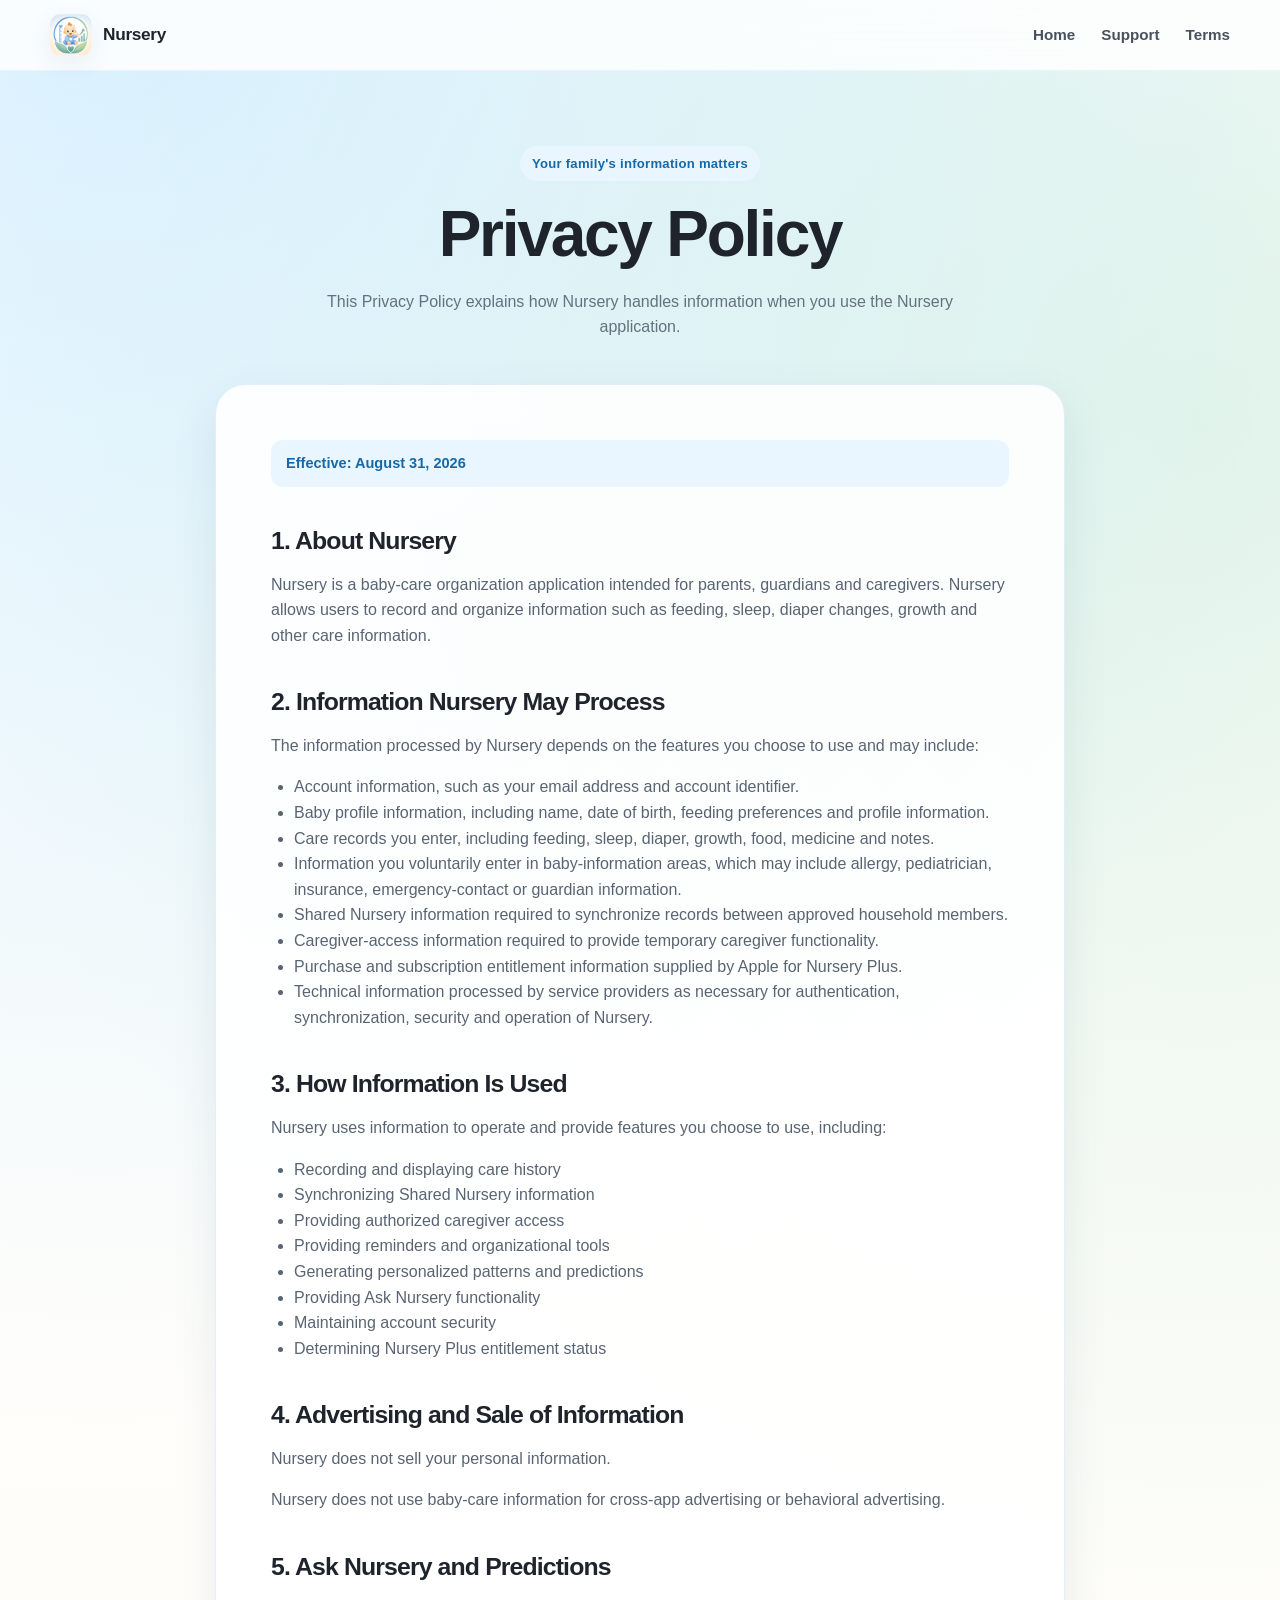
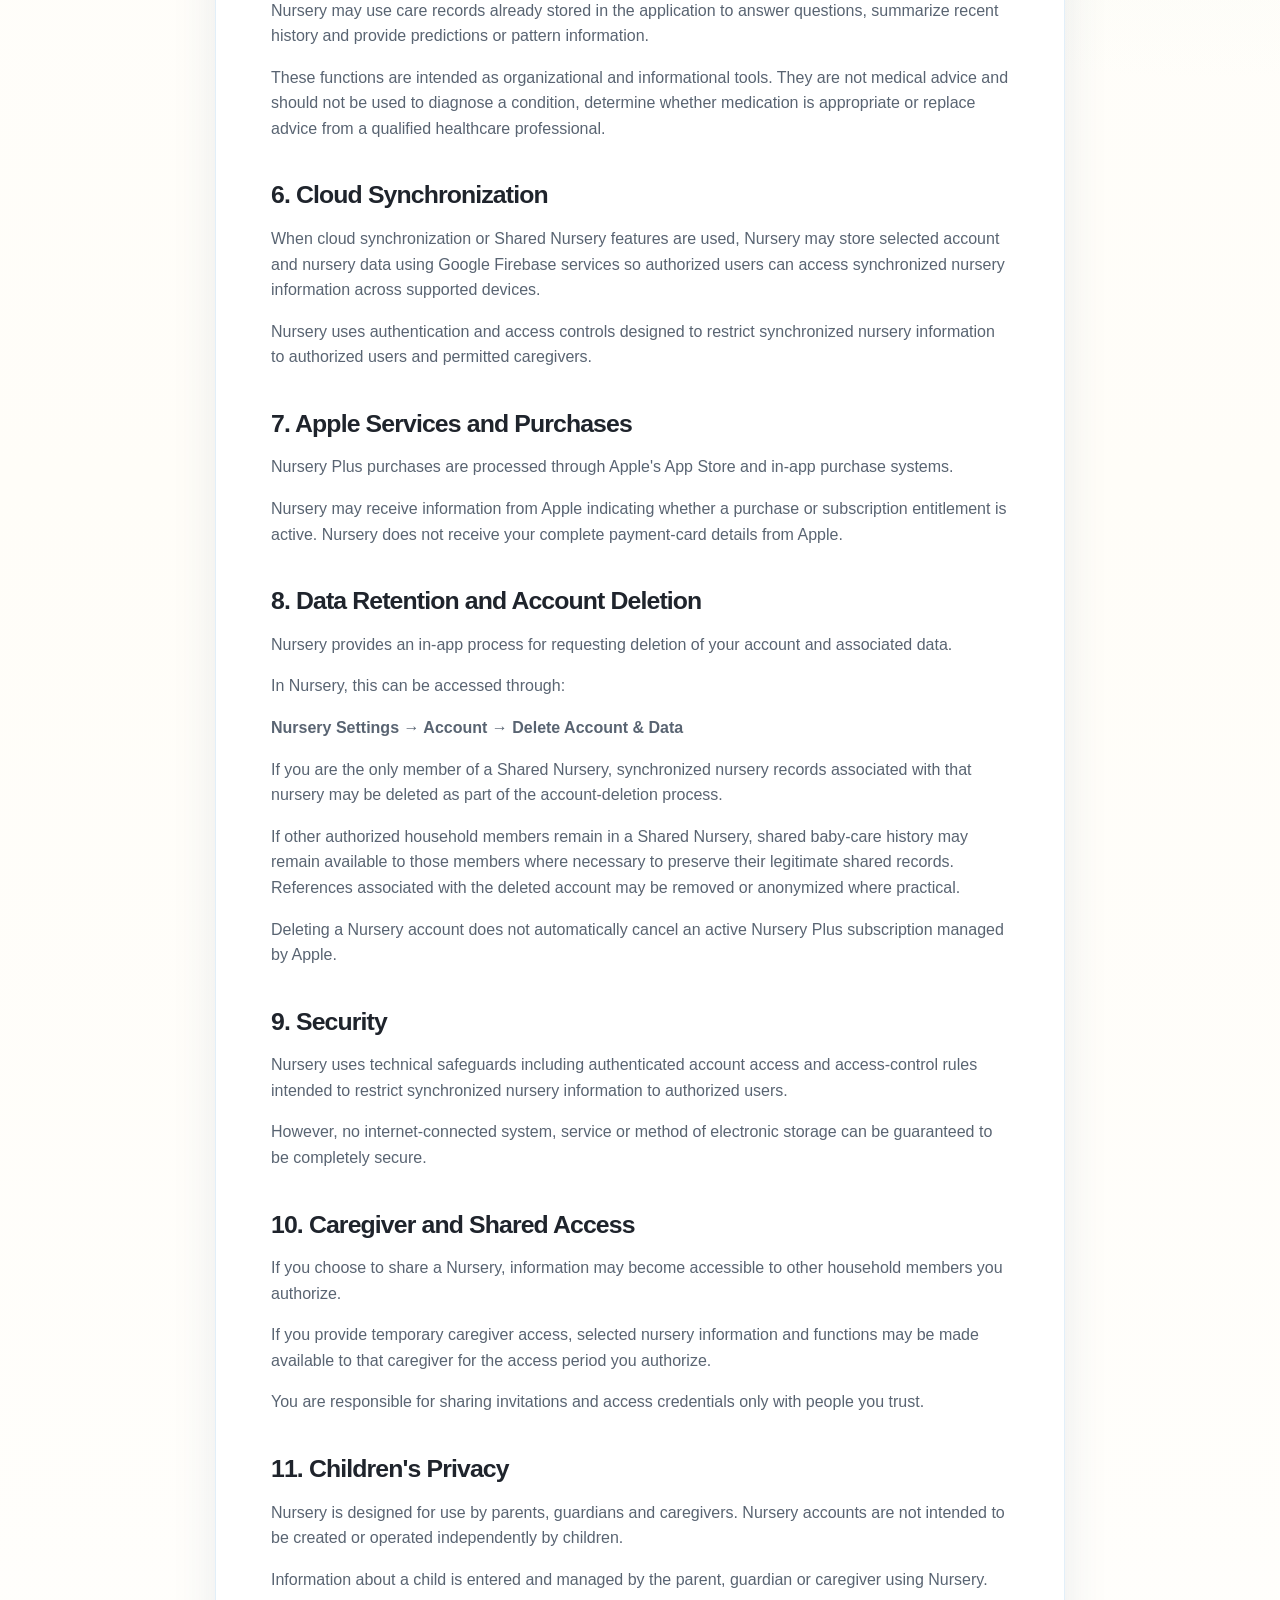
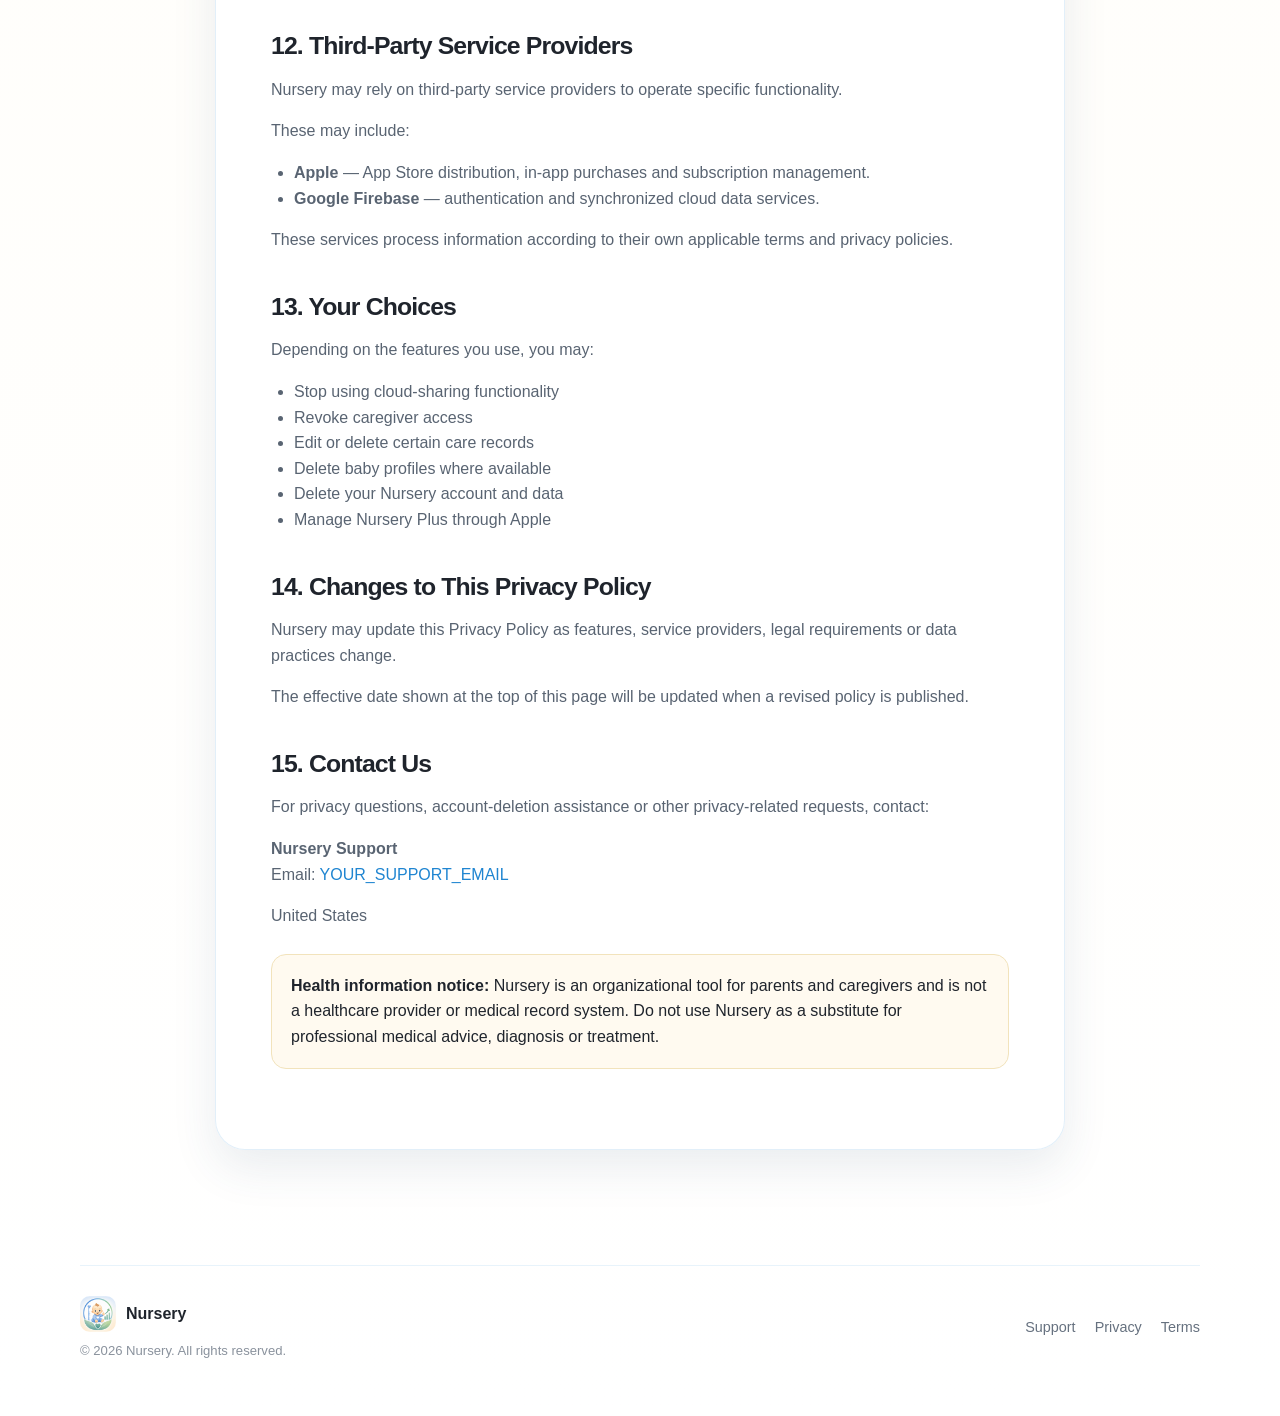
==== privacy.html @ 8bd039c3 "Create privacy.html" ====
<!DOCTYPE html>
<html lang="en">

<head>
    <meta charset="UTF-8">

    <meta
        name="viewport"
        content="width=device-width, initial-scale=1.0"
    >

    <meta
        name="description"
        content="Privacy Policy for the Nursery baby tracking application."
    >

    <title>Nursery Privacy Policy</title>

    <link rel="icon" href="nursery-icon.png">
    <link rel="stylesheet" href="styles.css">
</head>


<body>

    <div class="nav-wrap">

        <nav class="nav">

            <a class="brand" href="index.html">
                <img src="nursery-icon.png" alt="Nursery">
                <span class="brand-name">Nursery</span>
            </a>

            <div class="nav-links">
                <a href="index.html">Home</a>
                <a href="support.html">Support</a>
                <a href="terms.html">Terms</a>
            </div>

        </nav>

    </div>


    <main>

        <section class="page-hero">

            <div class="container">

                <div class="eyebrow">
                    Your family's information matters
                </div>

                <h1>Privacy Policy</h1>

                <p>
                    This Privacy Policy explains how Nursery handles
                    information when you use the Nursery application.
                </p>

            </div>

        </section>


        <div class="container">

            <div class="legal-card">

                <div class="updated">
                    Effective: August 31, 2026
                </div>


                <h2>1. About Nursery</h2>

                <p>
                    Nursery is a baby-care organization application intended
                    for parents, guardians and caregivers. Nursery allows
                    users to record and organize information such as feeding,
                    sleep, diaper changes, growth and other care information.
                </p>


                <h2>2. Information Nursery May Process</h2>

                <p>
                    The information processed by Nursery depends on the
                    features you choose to use and may include:
                </p>

                <ul>
                    <li>
                        Account information, such as your email address and
                        account identifier.
                    </li>

                    <li>
                        Baby profile information, including name, date of birth,
                        feeding preferences and profile information.
                    </li>

                    <li>
                        Care records you enter, including feeding, sleep,
                        diaper, growth, food, medicine and notes.
                    </li>

                    <li>
                        Information you voluntarily enter in baby-information
                        areas, which may include allergy, pediatrician,
                        insurance, emergency-contact or guardian information.
                    </li>

                    <li>
                        Shared Nursery information required to synchronize
                        records between approved household members.
                    </li>

                    <li>
                        Caregiver-access information required to provide
                        temporary caregiver functionality.
                    </li>

                    <li>
                        Purchase and subscription entitlement information
                        supplied by Apple for Nursery Plus.
                    </li>

                    <li>
                        Technical information processed by service providers
                        as necessary for authentication, synchronization,
                        security and operation of Nursery.
                    </li>
                </ul>


                <h2>3. How Information Is Used</h2>

                <p>
                    Nursery uses information to operate and provide features
                    you choose to use, including:
                </p>

                <ul>
                    <li>Recording and displaying care history</li>
                    <li>Synchronizing Shared Nursery information</li>
                    <li>Providing authorized caregiver access</li>
                    <li>Providing reminders and organizational tools</li>
                    <li>Generating personalized patterns and predictions</li>
                    <li>Providing Ask Nursery functionality</li>
                    <li>Maintaining account security</li>
                    <li>Determining Nursery Plus entitlement status</li>
                </ul>


                <h2>4. Advertising and Sale of Information</h2>

                <p>
                    Nursery does not sell your personal information.
                </p>

                <p>
                    Nursery does not use baby-care information for
                    cross-app advertising or behavioral advertising.
                </p>


                <h2>5. Ask Nursery and Predictions</h2>

                <p>
                    Nursery may use care records already stored in the
                    application to answer questions, summarize recent history
                    and provide predictions or pattern information.
                </p>

                <p>
                    These functions are intended as organizational and
                    informational tools. They are not medical advice and
                    should not be used to diagnose a condition, determine
                    whether medication is appropriate or replace advice from
                    a qualified healthcare professional.
                </p>


                <h2>6. Cloud Synchronization</h2>

                <p>
                    When cloud synchronization or Shared Nursery features are
                    used, Nursery may store selected account and nursery data
                    using Google Firebase services so authorized users can
                    access synchronized nursery information across supported
                    devices.
                </p>

                <p>
                    Nursery uses authentication and access controls designed
                    to restrict synchronized nursery information to
                    authorized users and permitted caregivers.
                </p>


                <h2>7. Apple Services and Purchases</h2>

                <p>
                    Nursery Plus purchases are processed through Apple's
                    App Store and in-app purchase systems.
                </p>

                <p>
                    Nursery may receive information from Apple indicating
                    whether a purchase or subscription entitlement is active.
                    Nursery does not receive your complete payment-card
                    details from Apple.
                </p>


                <h2>8. Data Retention and Account Deletion</h2>

                <p>
                    Nursery provides an in-app process for requesting deletion
                    of your account and associated data.
                </p>

                <p>
                    In Nursery, this can be accessed through:
                </p>

                <p>
                    <strong>
                        Nursery Settings → Account → Delete Account & Data
                    </strong>
                </p>

                <p>
                    If you are the only member of a Shared Nursery,
                    synchronized nursery records associated with that nursery
                    may be deleted as part of the account-deletion process.
                </p>

                <p>
                    If other authorized household members remain in a Shared
                    Nursery, shared baby-care history may remain available to
                    those members where necessary to preserve their legitimate
                    shared records. References associated with the deleted
                    account may be removed or anonymized where practical.
                </p>

                <p>
                    Deleting a Nursery account does not automatically cancel
                    an active Nursery Plus subscription managed by Apple.
                </p>


                <h2>9. Security</h2>

                <p>
                    Nursery uses technical safeguards including authenticated
                    account access and access-control rules intended to
                    restrict synchronized nursery information to authorized
                    users.
                </p>

                <p>
                    However, no internet-connected system, service or method
                    of electronic storage can be guaranteed to be completely
                    secure.
                </p>


                <h2>10. Caregiver and Shared Access</h2>

                <p>
                    If you choose to share a Nursery, information may become
                    accessible to other household members you authorize.
                </p>

                <p>
                    If you provide temporary caregiver access, selected
                    nursery information and functions may be made available to
                    that caregiver for the access period you authorize.
                </p>

                <p>
                    You are responsible for sharing invitations and access
                    credentials only with people you trust.
                </p>


                <h2>11. Children's Privacy</h2>

                <p>
                    Nursery is designed for use by parents, guardians and
                    caregivers. Nursery accounts are not intended to be
                    created or operated independently by children.
                </p>

                <p>
                    Information about a child is entered and managed by the
                    parent, guardian or caregiver using Nursery.
                </p>


                <h2>12. Third-Party Service Providers</h2>

                <p>
                    Nursery may rely on third-party service providers to
                    operate specific functionality.
                </p>

                <p>
                    These may include:
                </p>

                <ul>
                    <li>
                        <strong>Apple</strong> — App Store distribution,
                        in-app purchases and subscription management.
                    </li>

                    <li>
                        <strong>Google Firebase</strong> — authentication and
                        synchronized cloud data services.
                    </li>
                </ul>

                <p>
                    These services process information according to their own
                    applicable terms and privacy policies.
                </p>


                <h2>13. Your Choices</h2>

                <p>
                    Depending on the features you use, you may:
                </p>

                <ul>
                    <li>Stop using cloud-sharing functionality</li>
                    <li>Revoke caregiver access</li>
                    <li>Edit or delete certain care records</li>
                    <li>Delete baby profiles where available</li>
                    <li>Delete your Nursery account and data</li>
                    <li>Manage Nursery Plus through Apple</li>
                </ul>


                <h2>14. Changes to This Privacy Policy</h2>

                <p>
                    Nursery may update this Privacy Policy as features,
                    service providers, legal requirements or data practices
                    change.
                </p>

                <p>
                    The effective date shown at the top of this page will be
                    updated when a revised policy is published.
                </p>


                <h2>15. Contact Us</h2>

                <p>
                    For privacy questions, account-deletion assistance or
                    other privacy-related requests, contact:
                </p>

                <p>
                    <strong>Nursery Support</strong><br>

                    Email:
                    <a href="mailto:YOUR_SUPPORT_EMAIL">
                        YOUR_SUPPORT_EMAIL
                    </a>
                </p>

                <p>
                    United States
                </p>


                <div class="notice">

                    <strong>Health information notice:</strong>

                    Nursery is an organizational tool for parents and
                    caregivers and is not a healthcare provider or medical
                    record system. Do not use Nursery as a substitute for
                    professional medical advice, diagnosis or treatment.

                </div>

            </div>

        </div>

    </main>


    <footer>

        <div class="footer-inner">

            <div>

                <a class="footer-brand" href="index.html">
                    <img src="nursery-icon.png" alt="">
                    Nursery
                </a>

                <div class="copyright">
                    © 2026 Nursery. All rights reserved.
                </div>

            </div>


            <div class="footer-links">
                <a href="support.html">Support</a>
                <a href="privacy.html">Privacy</a>
                <a href="terms.html">Terms</a>
            </div>

        </div>

    </footer>

</body>

</html>
---- styles.css ----
:root {
    --blue: #1f85d1;
    --blue-dark: #1569a8;
    --baby-blue: #ade0ff;
    --blue-soft: #eaf6ff;

    --green: #57a97f;
    --green-dark: #398562;
    --green-soft: #e9f7ef;

    --cream: #fff5db;
    --cream-light: #fffaf0;

    --text: #1f242c;
    --text-soft: #66717f;
    --white: #ffffff;

    --border: rgba(31, 133, 209, 0.13);
    --shadow: 0 18px 45px rgba(46, 82, 110, 0.10);
    --shadow-small: 0 8px 24px rgba(46, 82, 110, 0.08);

    --radius: 26px;
    --radius-small: 18px;
}

* {
    box-sizing: border-box;
}

html {
    scroll-behavior: smooth;
}

body {
    margin: 0;
    font-family:
        -apple-system,
        BlinkMacSystemFont,
        "SF Pro Display",
        "SF Pro Text",
        "Segoe UI",
        sans-serif;

    color: var(--text);
    background:
        radial-gradient(
            circle at 8% 0%,
            rgba(173, 224, 255, 0.45),
            transparent 30%
        ),
        radial-gradient(
            circle at 94% 9%,
            rgba(178, 226, 196, 0.35),
            transparent 29%
        ),
        linear-gradient(
            180deg,
            #ffffff 0%,
            #fffdf8 45%,
            #ffffff 100%
        );

    line-height: 1.6;
    -webkit-font-smoothing: antialiased;
}

a {
    color: var(--blue);
    text-decoration: none;
}

a:hover {
    color: var(--blue-dark);
}

img {
    max-width: 100%;
}

/* ---------------------------
   Navigation
---------------------------- */

.nav-wrap {
    position: sticky;
    top: 0;
    z-index: 100;
    padding: 14px 20px;
    backdrop-filter: blur(18px);
    -webkit-backdrop-filter: blur(18px);
    background: rgba(255, 255, 255, 0.83);
    border-bottom: 1px solid rgba(31, 133, 209, 0.08);
}

.nav {
    width: min(1180px, 100%);
    margin: auto;

    display: flex;
    align-items: center;
    justify-content: space-between;
    gap: 20px;
}

.brand {
    display: flex;
    align-items: center;
    gap: 11px;
    color: var(--text);
    font-weight: 760;
    letter-spacing: -0.02em;
}

.brand:hover {
    color: var(--text);
}

.brand img {
    width: 42px;
    height: 42px;
    border-radius: 11px;
    object-fit: cover;
    box-shadow: var(--shadow-small);
}

.brand-name {
    font-size: 1.08rem;
}

.nav-links {
    display: flex;
    align-items: center;
    gap: 26px;
}

.nav-links a {
    color: #48515d;
    font-size: 0.95rem;
    font-weight: 570;
}

.nav-links a:hover {
    color: var(--blue);
}

.nav-button {
    padding: 10px 17px;
    border-radius: 999px;
    background: var(--blue);
    color: white !important;
    box-shadow: 0 6px 16px rgba(31, 133, 209, 0.24);
}

.nav-button:hover {
    background: var(--blue-dark);
}

/* ---------------------------
   General layout
---------------------------- */

.container {
    width: min(1120px, calc(100% - 40px));
    margin: auto;
}

.section {
    padding: 96px 0;
}

.section-small {
    padding: 70px 0;
}

.section-title {
    max-width: 740px;
    margin: 0 auto 48px;
    text-align: center;
}

.eyebrow {
    display: inline-flex;
    align-items: center;
    gap: 7px;

    padding: 7px 12px;
    margin-bottom: 17px;

    border-radius: 999px;
    background: var(--blue-soft);
    color: var(--blue-dark);

    font-size: 0.82rem;
    font-weight: 720;
    letter-spacing: 0.02em;
}

h1,
h2,
h3,
h4 {
    line-height: 1.15;
    letter-spacing: -0.035em;
}

h1 {
    font-size: clamp(3rem, 7vw, 5.8rem);
    margin: 0;
}

h2 {
    margin: 0 0 14px;
    font-size: clamp(2rem, 4vw, 3.2rem);
}

h3 {
    margin: 0 0 10px;
}

p {
    color: var(--text-soft);
}

/* ---------------------------
   Hero
---------------------------- */

.hero {
    padding: 86px 0 80px;
    overflow: hidden;
}

.hero-grid {
    display: grid;
    grid-template-columns: 1.05fr 0.95fr;
    align-items: center;
    gap: 70px;
}

.hero-copy {
    position: relative;
    z-index: 2;
}

.hero h1 span {
    background: linear-gradient(
        110deg,
        var(--blue) 10%,
        #539bd1 45%,
        var(--green) 90%
    );

    -webkit-background-clip: text;
    background-clip: text;
    color: transparent;
}

.hero-text {
    max-width: 650px;
    margin: 24px 0 29px;
    font-size: clamp(1.08rem, 2vw, 1.27rem);
    line-height: 1.65;
}

.hero-actions {
    display: flex;
    gap: 13px;
    flex-wrap: wrap;
}

.button {
    display: inline-flex;
    align-items: center;
    justify-content: center;
    gap: 9px;

    min-height: 51px;
    padding: 0 22px;

    border-radius: 15px;
    border: 1px solid transparent;

    font-weight: 680;
    transition: all 0.2s ease;
}

.button-primary {
    background: var(--blue);
    color: white;
    box-shadow: 0 12px 24px rgba(31, 133, 209, 0.24);
}

.button-primary:hover {
    background: var(--blue-dark);
    color: white;
    transform: translateY(-1px);
}

.button-secondary {
    background: rgba(255, 255, 255, 0.8);
    border-color: rgba(31, 133, 209, 0.15);
    color: var(--text);
}

.button-secondary:hover {
    border-color: rgba(31, 133, 209, 0.3);
    background: white;
}

.hero-art {
    position: relative;
    display: flex;
    justify-content: center;
}

.hero-art::before {
    content: "";
    position: absolute;

    width: 480px;
    height: 480px;
    max-width: 100%;

    top: 50%;
    left: 50%;
    transform: translate(-50%, -50%);

    border-radius: 50%;

    background:
        radial-gradient(
            circle,
            rgba(173, 224, 255, 0.55) 0%,
            rgba(178, 226, 196, 0.28) 51%,
            transparent 72%
        );

    filter: blur(4px);
}

.hero-icon-card {
    width: min(440px, 90%);
    position: relative;
    z-index: 2;

    padding: 20px;
    border-radius: 38px;

    background: rgba(255, 255, 255, 0.64);
    border: 1px solid rgba(255, 255, 255, 0.8);

    backdrop-filter: blur(12px);
    -webkit-backdrop-filter: blur(12px);

    box-shadow: 0 30px 70px rgba(51, 97, 127, 0.18);
}

.hero-icon-card img {
    width: 100%;
    display: block;
    border-radius: 27px;
}

.trust-row {
    display: flex;
    gap: 25px;
    flex-wrap: wrap;

    margin-top: 31px;
    color: #6d7681;
    font-size: 0.9rem;
}

.trust-item {
    display: flex;
    gap: 7px;
    align-items: center;
}

.trust-check {
    color: var(--green-dark);
    font-weight: 900;
}

/* ---------------------------
   Cards
---------------------------- */

.feature-grid {
    display: grid;
    grid-template-columns: repeat(3, 1fr);
    gap: 19px;
}

.feature-card {
    padding: 27px;
    border-radius: var(--radius);

    background: rgba(255, 255, 255, 0.77);
    border: 1px solid var(--border);

    box-shadow: var(--shadow-small);
    transition: transform 0.2s ease, box-shadow 0.2s ease;
}

.feature-card:hover {
    transform: translateY(-4px);
    box-shadow: var(--shadow);
}

.feature-icon {
    width: 48px;
    height: 48px;

    display: grid;
    place-items: center;

    margin-bottom: 20px;

    border-radius: 15px;
    background: linear-gradient(
        145deg,
        var(--blue-soft),
        var(--green-soft)
    );

    font-size: 1.45rem;
}

.feature-card h3 {
    font-size: 1.2rem;
}

.feature-card p {
    margin: 0;
    font-size: 0.97rem;
}

/* ---------------------------
   Plus section
---------------------------- */

.plus-panel {
    position: relative;
    overflow: hidden;

    padding: 55px;
    border-radius: 38px;

    background:
        radial-gradient(
            circle at 100% 0%,
            rgba(173, 224, 255, 0.5),
            transparent 42%
        ),
        radial-gradient(
            circle at 0% 100%,
            rgba(177, 225, 194, 0.45),
            transparent 40%
        ),
        #ffffff;

    border: 1px solid rgba(31, 133, 209, 0.15);
    box-shadow: var(--shadow);
}

.plus-grid {
    display: grid;
    grid-template-columns: 1fr 1fr;
    gap: 55px;
    align-items: center;
}

.plus-badge {
    display: inline-block;

    padding: 6px 11px;

    border-radius: 9px;
    background: var(--blue);
    color: white;

    font-weight: 800;
    font-size: 0.82rem;
}

.plus-list {
    display: grid;
    grid-template-columns: 1fr 1fr;
    gap: 13px;
}

.plus-item {
    padding: 16px;

    background: rgba(255, 255, 255, 0.8);
    border: 1px solid rgba(31, 133, 209, 0.12);
    border-radius: 15px;

    font-size: 0.92rem;
    font-weight: 580;
}

/* ---------------------------
   Privacy strip
---------------------------- */

.privacy-strip {
    background:
        linear-gradient(
            125deg,
            rgba(234, 246, 255, 0.92),
            rgba(233, 247, 239, 0.92)
        );

    border-top: 1px solid rgba(31, 133, 209, 0.08);
    border-bottom: 1px solid rgba(31, 133, 209, 0.08);
}

.privacy-grid {
    display: grid;
    grid-template-columns: 0.8fr 1.2fr;
    gap: 50px;
    align-items: center;
}

.privacy-symbol {
    width: 140px;
    height: 140px;

    margin: auto;

    display: grid;
    place-items: center;

    border-radius: 35px;
    background: white;

    box-shadow: var(--shadow);
    font-size: 4rem;
}

/* ---------------------------
   CTA
---------------------------- */

.cta {
    text-align: center;

    padding: 67px 28px;
    border-radius: 38px;

    background:
        linear-gradient(
            135deg,
            #f0f9ff 0%,
            #fff8e8 50%,
            #edf9f1 100%
        );

    border: 1px solid rgba(31, 133, 209, 0.12);
}

.cta p {
    max-width: 620px;
    margin: 13px auto 25px;
}

/* ---------------------------
   Legal / support pages
---------------------------- */

.page-hero {
    padding: 75px 0 44px;
    text-align: center;
}

.page-hero h1 {
    font-size: clamp(2.5rem, 5vw, 4.3rem);
}

.page-hero p {
    max-width: 680px;
    margin: 17px auto 0;
}

.legal-card {
    max-width: 850px;
    margin: 0 auto 70px;

    padding: clamp(26px, 5vw, 55px);

    border-radius: 30px;

    background: rgba(255, 255, 255, 0.88);
    border: 1px solid var(--border);

    box-shadow: var(--shadow);
}

.legal-card h2 {
    margin-top: 40px;
    font-size: 1.55rem;
}

.legal-card h2:first-child {
    margin-top: 0;
}

.legal-card h3 {
    margin-top: 30px;
    font-size: 1.1rem;
}

.legal-card p,
.legal-card li {
    color: #596472;
}

.legal-card ul {
    padding-left: 23px;
}

.updated {
    margin-bottom: 30px;
    padding: 12px 15px;

    border-radius: 12px;

    background: var(--blue-soft);
    color: var(--blue-dark);

    font-size: 0.91rem;
    font-weight: 600;
}

.notice {
    margin: 25px 0;
    padding: 18px 19px;

    border-radius: 15px;

    background: var(--cream-light);
    border: 1px solid #f2e3bc;
}

.support-grid {
    display: grid;
    grid-template-columns: repeat(2, 1fr);
    gap: 18px;
}

.support-card {
    padding: 25px;

    background: white;
    border: 1px solid var(--border);
    border-radius: 21px;

    box-shadow: var(--shadow-small);
}

.support-card p:last-child {
    margin-bottom: 0;
}

.support-card-icon {
    font-size: 1.8rem;
    margin-bottom: 10px;
}

/* ---------------------------
   Footer
---------------------------- */

footer {
    padding: 45px 20px 55px;
}

.footer-inner {
    width: min(1120px, 100%);
    margin: auto;

    display: flex;
    align-items: center;
    justify-content: space-between;
    gap: 30px;

    border-top: 1px solid rgba(31, 133, 209, 0.1);
    padding-top: 30px;
}

.footer-brand {
    display: flex;
    align-items: center;
    gap: 10px;

    color: var(--text);
    font-weight: 680;
}

.footer-brand img {
    width: 36px;
    height: 36px;
    border-radius: 10px;
}

.footer-links {
    display: flex;
    flex-wrap: wrap;
    gap: 19px;
}

.footer-links a {
    color: var(--text-soft);
    font-size: 0.9rem;
}

.copyright {
    margin-top: 8px;
    color: #8a929d;
    font-size: 0.82rem;
}

/* ---------------------------
   Responsive design
---------------------------- */

@media (max-width: 900px) {
    .hero-grid,
    .plus-grid,
    .privacy-grid {
        grid-template-columns: 1fr;
    }

    .hero {
        padding-top: 55px;
    }

    .hero-copy {
        text-align: center;
    }

    .hero-text {
        margin-left: auto;
        margin-right: auto;
    }

    .hero-actions,
    .trust-row {
        justify-content: center;
    }

    .hero-art {
        margin-top: 20px;
    }

    .feature-grid {
        grid-template-columns: repeat(2, 1fr);
    }

    .plus-panel {
        padding: 38px 28px;
    }

    .privacy-grid {
        text-align: center;
    }
}

@media (max-width: 670px) {
    .nav-links a:not(.nav-button) {
        display: none;
    }

    .brand-name {
        font-size: 1rem;
    }

    .section {
        padding: 70px 0;
    }

    .feature-grid,
    .plus-list,
    .support-grid {
        grid-template-columns: 1fr;
    }

    .hero {
        padding-top: 45px;
    }

    h1 {
        font-size: 3.1rem;
    }

    .hero-icon-card {
        width: min(360px, 95%);
        padding: 14px;
        border-radius: 30px;
    }

    .hero-icon-card img {
        border-radius: 21px;
    }

    .footer-inner {
        flex-direction: column;
        text-align: center;
    }

    .footer-links {
        justify-content: center;
    }
}
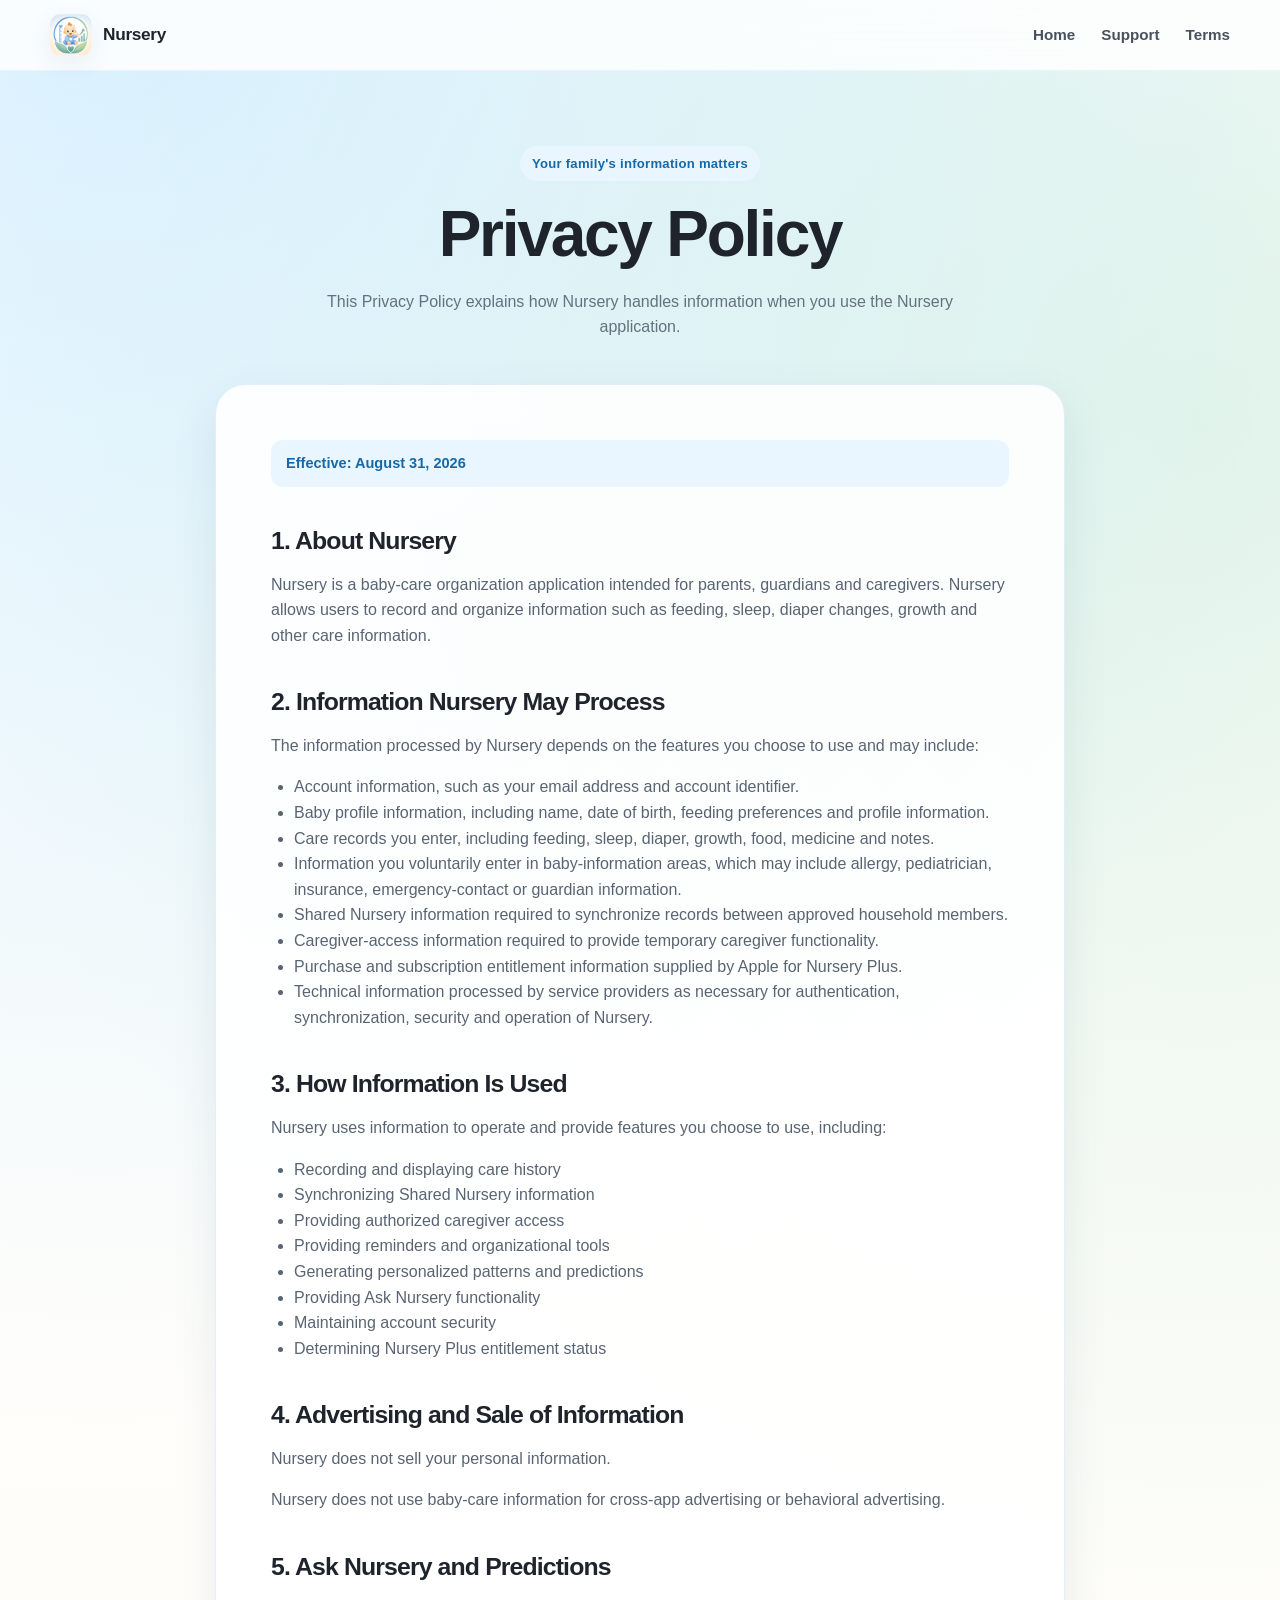
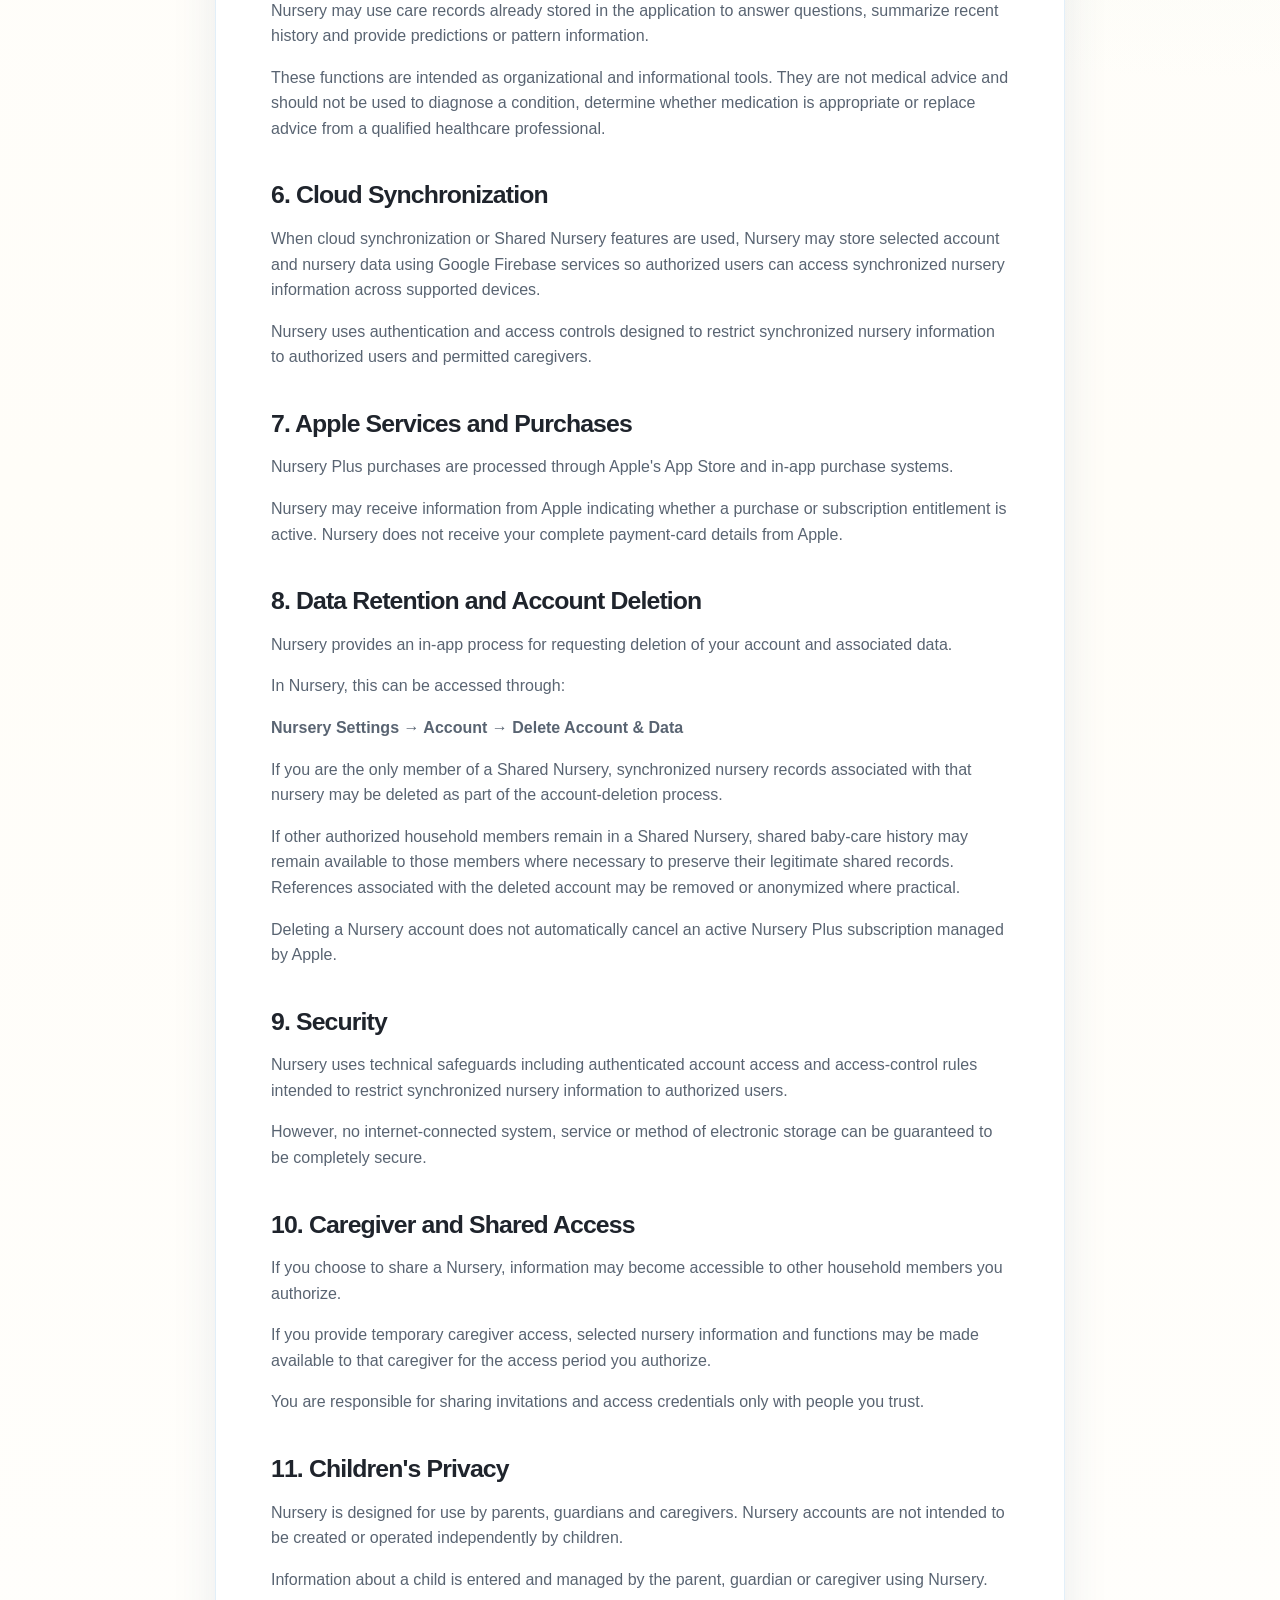
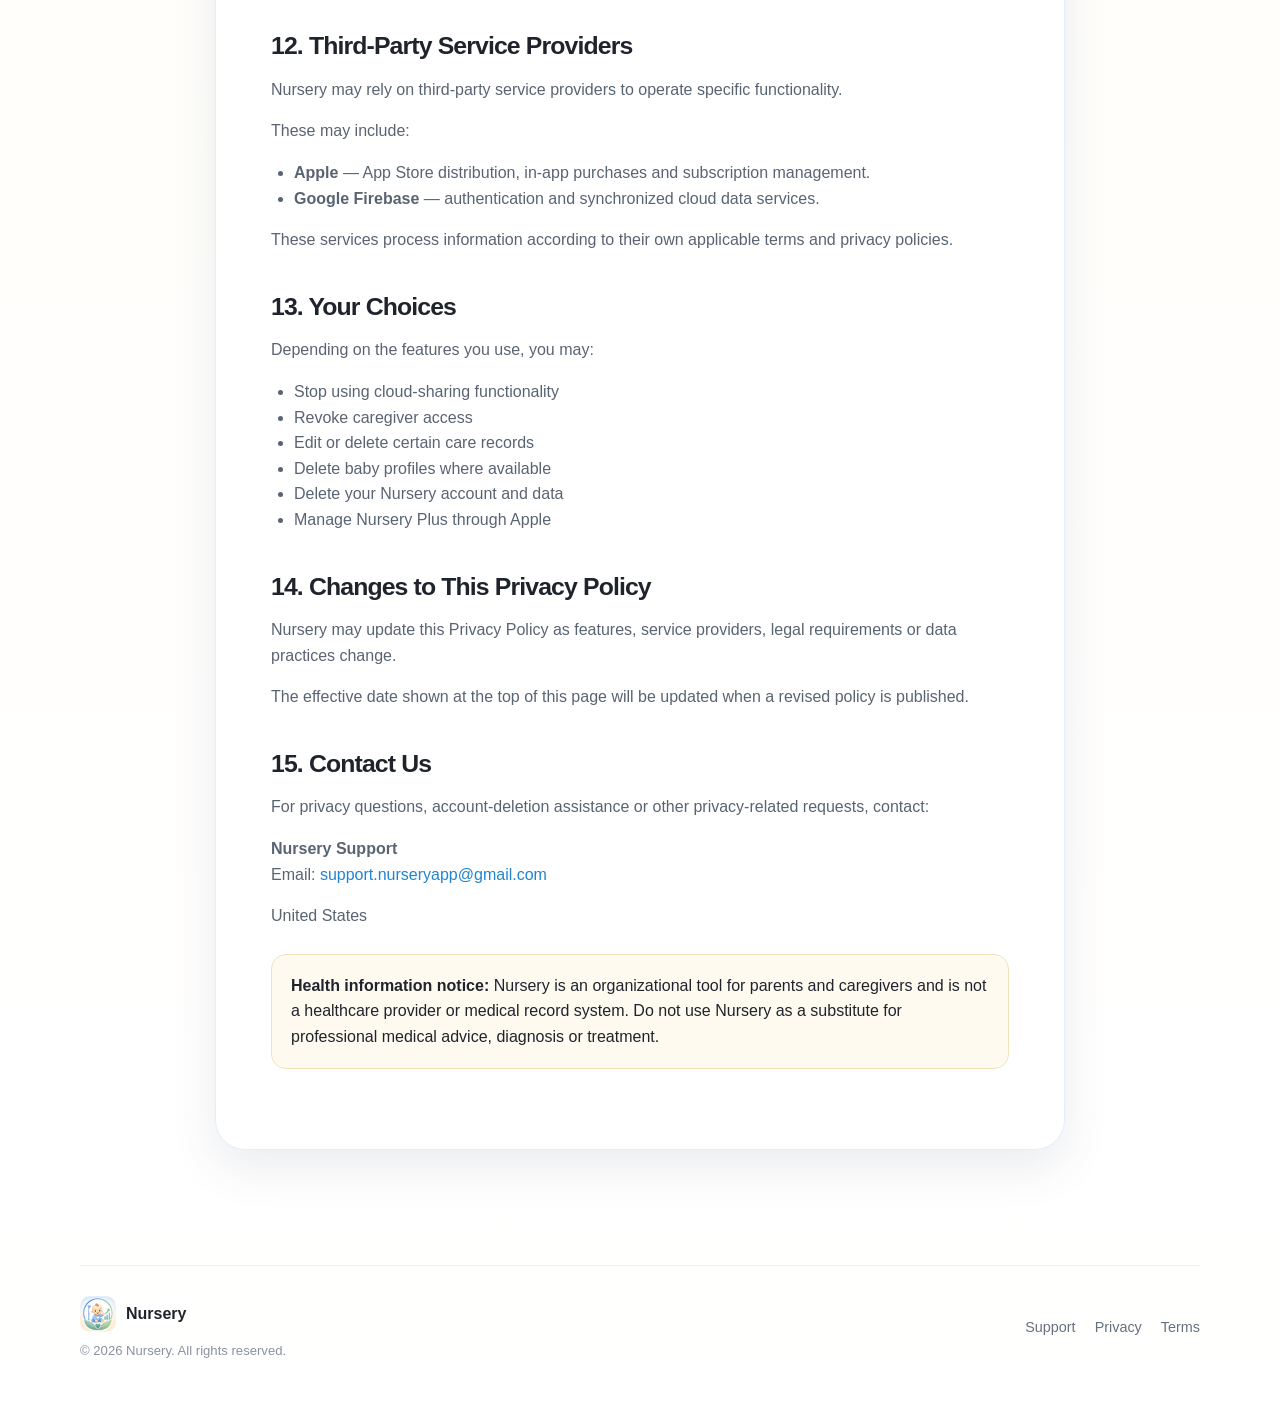
==== commit 924f36b7: "Update files" ====
--- a/privacy.html
+++ b/privacy.html
@@ -1,433 +1,47 @@
 <!DOCTYPE html>
 <html lang="en">
-
 <head>
-    <meta charset="UTF-8">
-
-    <meta
-        name="viewport"
-        content="width=device-width, initial-scale=1.0"
-    >
-
-    <meta
-        name="description"
-        content="Privacy Policy for the Nursery baby tracking application."
-    >
-
-    <title>Nursery Privacy Policy</title>
-
-    <link rel="icon" href="nursery-icon.png">
-    <link rel="stylesheet" href="styles.css">
+  <meta charset="UTF-8"><meta name="viewport" content="width=device-width, initial-scale=1.0">
+  <meta name="description" content="Privacy Policy for the Nursery baby tracking application.">
+  <title>Nursery Privacy Policy</title><link rel="icon" href="nursery-icon.png"><link rel="stylesheet" href="styles.css">
 </head>
-
-
 <body>
-
-    <div class="nav-wrap">
-
-        <nav class="nav">
-
-            <a class="brand" href="index.html">
-                <img src="nursery-icon.png" alt="Nursery">
-                <span class="brand-name">Nursery</span>
-            </a>
-
-            <div class="nav-links">
-                <a href="index.html">Home</a>
-                <a href="support.html">Support</a>
-                <a href="terms.html">Terms</a>
-            </div>
-
-        </nav>
-
-    </div>
-
-
-    <main>
-
-        <section class="page-hero">
-
-            <div class="container">
-
-                <div class="eyebrow">
-                    Your family's information matters
-                </div>
-
-                <h1>Privacy Policy</h1>
-
-                <p>
-                    This Privacy Policy explains how Nursery handles
-                    information when you use the Nursery application.
-                </p>
-
-            </div>
-
-        </section>
-
-
-        <div class="container">
-
-            <div class="legal-card">
-
-                <div class="updated">
-                    Effective: August 31, 2026
-                </div>
-
-
-                <h2>1. About Nursery</h2>
-
-                <p>
-                    Nursery is a baby-care organization application intended
-                    for parents, guardians and caregivers. Nursery allows
-                    users to record and organize information such as feeding,
-                    sleep, diaper changes, growth and other care information.
-                </p>
-
-
-                <h2>2. Information Nursery May Process</h2>
-
-                <p>
-                    The information processed by Nursery depends on the
-                    features you choose to use and may include:
-                </p>
-
-                <ul>
-                    <li>
-                        Account information, such as your email address and
-                        account identifier.
-                    </li>
-
-                    <li>
-                        Baby profile information, including name, date of birth,
-                        feeding preferences and profile information.
-                    </li>
-
-                    <li>
-                        Care records you enter, including feeding, sleep,
-                        diaper, growth, food, medicine and notes.
-                    </li>
-
-                    <li>
-                        Information you voluntarily enter in baby-information
-                        areas, which may include allergy, pediatrician,
-                        insurance, emergency-contact or guardian information.
-                    </li>
-
-                    <li>
-                        Shared Nursery information required to synchronize
-                        records between approved household members.
-                    </li>
-
-                    <li>
-                        Caregiver-access information required to provide
-                        temporary caregiver functionality.
-                    </li>
-
-                    <li>
-                        Purchase and subscription entitlement information
-                        supplied by Apple for Nursery Plus.
-                    </li>
-
-                    <li>
-                        Technical information processed by service providers
-                        as necessary for authentication, synchronization,
-                        security and operation of Nursery.
-                    </li>
-                </ul>
-
-
-                <h2>3. How Information Is Used</h2>
-
-                <p>
-                    Nursery uses information to operate and provide features
-                    you choose to use, including:
-                </p>
-
-                <ul>
-                    <li>Recording and displaying care history</li>
-                    <li>Synchronizing Shared Nursery information</li>
-                    <li>Providing authorized caregiver access</li>
-                    <li>Providing reminders and organizational tools</li>
-                    <li>Generating personalized patterns and predictions</li>
-                    <li>Providing Ask Nursery functionality</li>
-                    <li>Maintaining account security</li>
-                    <li>Determining Nursery Plus entitlement status</li>
-                </ul>
-
-
-                <h2>4. Advertising and Sale of Information</h2>
-
-                <p>
-                    Nursery does not sell your personal information.
-                </p>
-
-                <p>
-                    Nursery does not use baby-care information for
-                    cross-app advertising or behavioral advertising.
-                </p>
-
-
-                <h2>5. Ask Nursery and Predictions</h2>
-
-                <p>
-                    Nursery may use care records already stored in the
-                    application to answer questions, summarize recent history
-                    and provide predictions or pattern information.
-                </p>
-
-                <p>
-                    These functions are intended as organizational and
-                    informational tools. They are not medical advice and
-                    should not be used to diagnose a condition, determine
-                    whether medication is appropriate or replace advice from
-                    a qualified healthcare professional.
-                </p>
-
-
-                <h2>6. Cloud Synchronization</h2>
-
-                <p>
-                    When cloud synchronization or Shared Nursery features are
-                    used, Nursery may store selected account and nursery data
-                    using Google Firebase services so authorized users can
-                    access synchronized nursery information across supported
-                    devices.
-                </p>
-
-                <p>
-                    Nursery uses authentication and access controls designed
-                    to restrict synchronized nursery information to
-                    authorized users and permitted caregivers.
-                </p>
-
-
-                <h2>7. Apple Services and Purchases</h2>
-
-                <p>
-                    Nursery Plus purchases are processed through Apple's
-                    App Store and in-app purchase systems.
-                </p>
-
-                <p>
-                    Nursery may receive information from Apple indicating
-                    whether a purchase or subscription entitlement is active.
-                    Nursery does not receive your complete payment-card
-                    details from Apple.
-                </p>
-
-
-                <h2>8. Data Retention and Account Deletion</h2>
-
-                <p>
-                    Nursery provides an in-app process for requesting deletion
-                    of your account and associated data.
-                </p>
-
-                <p>
-                    In Nursery, this can be accessed through:
-                </p>
-
-                <p>
-                    <strong>
-                        Nursery Settings → Account → Delete Account & Data
-                    </strong>
-                </p>
-
-                <p>
-                    If you are the only member of a Shared Nursery,
-                    synchronized nursery records associated with that nursery
-                    may be deleted as part of the account-deletion process.
-                </p>
-
-                <p>
-                    If other authorized household members remain in a Shared
-                    Nursery, shared baby-care history may remain available to
-                    those members where necessary to preserve their legitimate
-                    shared records. References associated with the deleted
-                    account may be removed or anonymized where practical.
-                </p>
-
-                <p>
-                    Deleting a Nursery account does not automatically cancel
-                    an active Nursery Plus subscription managed by Apple.
-                </p>
-
-
-                <h2>9. Security</h2>
-
-                <p>
-                    Nursery uses technical safeguards including authenticated
-                    account access and access-control rules intended to
-                    restrict synchronized nursery information to authorized
-                    users.
-                </p>
-
-                <p>
-                    However, no internet-connected system, service or method
-                    of electronic storage can be guaranteed to be completely
-                    secure.
-                </p>
-
-
-                <h2>10. Caregiver and Shared Access</h2>
-
-                <p>
-                    If you choose to share a Nursery, information may become
-                    accessible to other household members you authorize.
-                </p>
-
-                <p>
-                    If you provide temporary caregiver access, selected
-                    nursery information and functions may be made available to
-                    that caregiver for the access period you authorize.
-                </p>
-
-                <p>
-                    You are responsible for sharing invitations and access
-                    credentials only with people you trust.
-                </p>
-
-
-                <h2>11. Children's Privacy</h2>
-
-                <p>
-                    Nursery is designed for use by parents, guardians and
-                    caregivers. Nursery accounts are not intended to be
-                    created or operated independently by children.
-                </p>
-
-                <p>
-                    Information about a child is entered and managed by the
-                    parent, guardian or caregiver using Nursery.
-                </p>
-
-
-                <h2>12. Third-Party Service Providers</h2>
-
-                <p>
-                    Nursery may rely on third-party service providers to
-                    operate specific functionality.
-                </p>
-
-                <p>
-                    These may include:
-                </p>
-
-                <ul>
-                    <li>
-                        <strong>Apple</strong> — App Store distribution,
-                        in-app purchases and subscription management.
-                    </li>
-
-                    <li>
-                        <strong>Google Firebase</strong> — authentication and
-                        synchronized cloud data services.
-                    </li>
-                </ul>
-
-                <p>
-                    These services process information according to their own
-                    applicable terms and privacy policies.
-                </p>
-
-
-                <h2>13. Your Choices</h2>
-
-                <p>
-                    Depending on the features you use, you may:
-                </p>
-
-                <ul>
-                    <li>Stop using cloud-sharing functionality</li>
-                    <li>Revoke caregiver access</li>
-                    <li>Edit or delete certain care records</li>
-                    <li>Delete baby profiles where available</li>
-                    <li>Delete your Nursery account and data</li>
-                    <li>Manage Nursery Plus through Apple</li>
-                </ul>
-
-
-                <h2>14. Changes to This Privacy Policy</h2>
-
-                <p>
-                    Nursery may update this Privacy Policy as features,
-                    service providers, legal requirements or data practices
-                    change.
-                </p>
-
-                <p>
-                    The effective date shown at the top of this page will be
-                    updated when a revised policy is published.
-                </p>
-
-
-                <h2>15. Contact Us</h2>
-
-                <p>
-                    For privacy questions, account-deletion assistance or
-                    other privacy-related requests, contact:
-                </p>
-
-                <p>
-                    <strong>Nursery Support</strong><br>
-
-                    Email:
-                    <a href="mailto:YOUR_SUPPORT_EMAIL">
-                        YOUR_SUPPORT_EMAIL
-                    </a>
-                </p>
-
-                <p>
-                    United States
-                </p>
-
-
-                <div class="notice">
-
-                    <strong>Health information notice:</strong>
-
-                    Nursery is an organizational tool for parents and
-                    caregivers and is not a healthcare provider or medical
-                    record system. Do not use Nursery as a substitute for
-                    professional medical advice, diagnosis or treatment.
-
-                </div>
-
-            </div>
-
-        </div>
-
-    </main>
-
-
-    <footer>
-
-        <div class="footer-inner">
-
-            <div>
-
-                <a class="footer-brand" href="index.html">
-                    <img src="nursery-icon.png" alt="">
-                    Nursery
-                </a>
-
-                <div class="copyright">
-                    © 2026 Nursery. All rights reserved.
-                </div>
-
-            </div>
-
-
-            <div class="footer-links">
-                <a href="support.html">Support</a>
-                <a href="privacy.html">Privacy</a>
-                <a href="terms.html">Terms</a>
-            </div>
-
-        </div>
-
-    </footer>
-
-</body>
-
-</html>
+<div class="nav-wrap"><nav class="nav"><a class="brand" href="index.html"><img src="nursery-icon.png" alt="Nursery"><span class="brand-name">Nursery</span></a><div class="nav-links"><a href="index.html">Home</a><a href="support.html">Support</a><a href="terms.html">Terms</a></div></nav></div>
+<main>
+<section class="page-hero"><div class="container"><div class="eyebrow">Your family's information matters</div><h1>Privacy Policy</h1><p>This Privacy Policy explains how Nursery handles information when you use the Nursery application.</p></div></section>
+<div class="container"><div class="legal-card">
+<div class="updated">Effective: August 31, 2026</div>
+<h2>1. About Nursery</h2><p>Nursery is a baby-care organization application intended for parents, guardians and caregivers. Nursery allows users to record and organize information such as feeding, sleep, diaper changes, growth and other care information.</p>
+<h2>2. Information Nursery May Process</h2><p>The information processed by Nursery depends on the features you choose to use and may include:</p>
+<ul>
+<li>Account information, such as your email address and account identifier.</li>
+<li>Baby profile information, including name, date of birth, feeding preferences and profile information.</li>
+<li>Care records you enter, including feeding, sleep, diaper, growth, food, medicine and notes.</li>
+<li>Information you voluntarily enter in baby-information areas, which may include allergy, pediatrician, insurance, emergency-contact or guardian information.</li>
+<li>Shared Nursery information required to synchronize records between approved household members.</li>
+<li>Caregiver-access information required to provide temporary caregiver functionality.</li>
+<li>Purchase and subscription entitlement information supplied by Apple for Nursery Plus.</li>
+<li>Technical information processed by service providers as necessary for authentication, synchronization, security and operation of Nursery.</li>
+</ul>
+<h2>3. How Information Is Used</h2><p>Nursery uses information to operate and provide features you choose to use, including:</p>
+<ul><li>Recording and displaying care history</li><li>Synchronizing Shared Nursery information</li><li>Providing authorized caregiver access</li><li>Providing reminders and organizational tools</li><li>Generating personalized patterns and predictions</li><li>Providing Ask Nursery functionality</li><li>Maintaining account security</li><li>Determining Nursery Plus entitlement status</li></ul>
+<h2>4. Advertising and Sale of Information</h2><p>Nursery does not sell your personal information.</p><p>Nursery does not use baby-care information for cross-app advertising or behavioral advertising.</p>
+<h2>5. Ask Nursery and Predictions</h2><p>Nursery may use care records already stored in the application to answer questions, summarize recent history and provide predictions or pattern information.</p><p>These functions are intended as organizational and informational tools. They are not medical advice and should not be used to diagnose a condition, determine whether medication is appropriate or replace advice from a qualified healthcare professional.</p>
+<h2>6. Cloud Synchronization</h2><p>When cloud synchronization or Shared Nursery features are used, Nursery may store selected account and nursery data using Google Firebase services so authorized users can access synchronized nursery information across supported devices.</p><p>Nursery uses authentication and access controls designed to restrict synchronized nursery information to authorized users and permitted caregivers.</p>
+<h2>7. Apple Services and Purchases</h2><p>Nursery Plus purchases are processed through Apple's App Store and in-app purchase systems.</p><p>Nursery may receive information from Apple indicating whether a purchase or subscription entitlement is active. Nursery does not receive your complete payment-card details from Apple.</p>
+<h2>8. Data Retention and Account Deletion</h2><p>Nursery provides an in-app process for requesting deletion of your account and associated data.</p><p>In Nursery, this can be accessed through:</p><p><strong>Nursery Settings → Account → Delete Account & Data</strong></p><p>If you are the only member of a Shared Nursery, synchronized nursery records associated with that nursery may be deleted as part of the account-deletion process.</p><p>If other authorized household members remain in a Shared Nursery, shared baby-care history may remain available to those members where necessary to preserve their legitimate shared records. References associated with the deleted account may be removed or anonymized where practical.</p><p>Deleting a Nursery account does not automatically cancel an active Nursery Plus subscription managed by Apple.</p>
+<h2>9. Security</h2><p>Nursery uses technical safeguards including authenticated account access and access-control rules intended to restrict synchronized nursery information to authorized users.</p><p>However, no internet-connected system, service or method of electronic storage can be guaranteed to be completely secure.</p>
+<h2>10. Caregiver and Shared Access</h2><p>If you choose to share a Nursery, information may become accessible to other household members you authorize.</p><p>If you provide temporary caregiver access, selected nursery information and functions may be made available to that caregiver for the access period you authorize.</p><p>You are responsible for sharing invitations and access credentials only with people you trust.</p>
+<h2>11. Children's Privacy</h2><p>Nursery is designed for use by parents, guardians and caregivers. Nursery accounts are not intended to be created or operated independently by children.</p><p>Information about a child is entered and managed by the parent, guardian or caregiver using Nursery.</p>
+<h2>12. Third-Party Service Providers</h2><p>Nursery may rely on third-party service providers to operate specific functionality.</p><p>These may include:</p>
+<ul><li><strong>Apple</strong> — App Store distribution, in-app purchases and subscription management.</li><li><strong>Google Firebase</strong> — authentication and synchronized cloud data services.</li></ul>
+<p>These services process information according to their own applicable terms and privacy policies.</p>
+<h2>13. Your Choices</h2><p>Depending on the features you use, you may:</p>
+<ul><li>Stop using cloud-sharing functionality</li><li>Revoke caregiver access</li><li>Edit or delete certain care records</li><li>Delete baby profiles where available</li><li>Delete your Nursery account and data</li><li>Manage Nursery Plus through Apple</li></ul>
+<h2>14. Changes to This Privacy Policy</h2><p>Nursery may update this Privacy Policy as features, service providers, legal requirements or data practices change.</p><p>The effective date shown at the top of this page will be updated when a revised policy is published.</p>
+<h2>15. Contact Us</h2><p>For privacy questions, account-deletion assistance or other privacy-related requests, contact:</p><p><strong>Nursery Support</strong><br>Email: <a href="mailto:support.nurseryapp@gmail.com">support.nurseryapp@gmail.com</a></p><p>United States</p>
+<div class="notice"><strong>Health information notice:</strong> Nursery is an organizational tool for parents and caregivers and is not a healthcare provider or medical record system. Do not use Nursery as a substitute for professional medical advice, diagnosis or treatment.</div>
+</div></div>
+</main>
+<footer><div class="footer-inner"><div><a class="footer-brand" href="index.html"><img src="nursery-icon.png" alt="">Nursery</a><div class="copyright">© 2026 Nursery. All rights reserved.</div></div><div class="footer-links"><a href="support.html">Support</a><a href="privacy.html">Privacy</a><a href="terms.html">Terms</a></div></div></footer>
+</body></html>
--- a/styles.css
+++ b/styles.css
@@ -3,814 +3,206 @@
     --blue-dark: #1569a8;
     --baby-blue: #ade0ff;
     --blue-soft: #eaf6ff;
-
     --green: #57a97f;
     --green-dark: #398562;
     --green-soft: #e9f7ef;
-
     --cream: #fff5db;
     --cream-light: #fffaf0;
-
     --text: #1f242c;
     --text-soft: #66717f;
     --white: #ffffff;
-
     --border: rgba(31, 133, 209, 0.13);
     --shadow: 0 18px 45px rgba(46, 82, 110, 0.10);
     --shadow-small: 0 8px 24px rgba(46, 82, 110, 0.08);
-
     --radius: 26px;
-    --radius-small: 18px;
-}
-
-* {
-    box-sizing: border-box;
-}
-
-html {
-    scroll-behavior: smooth;
-}
-
+}
+* { box-sizing: border-box; }
+html { scroll-behavior: smooth; }
 body {
     margin: 0;
-    font-family:
-        -apple-system,
-        BlinkMacSystemFont,
-        "SF Pro Display",
-        "SF Pro Text",
-        "Segoe UI",
-        sans-serif;
-
+    font-family: -apple-system, BlinkMacSystemFont, "SF Pro Display", "SF Pro Text", "Segoe UI", sans-serif;
     color: var(--text);
     background:
-        radial-gradient(
-            circle at 8% 0%,
-            rgba(173, 224, 255, 0.45),
-            transparent 30%
-        ),
-        radial-gradient(
-            circle at 94% 9%,
-            rgba(178, 226, 196, 0.35),
-            transparent 29%
-        ),
-        linear-gradient(
-            180deg,
-            #ffffff 0%,
-            #fffdf8 45%,
-            #ffffff 100%
-        );
-
+        radial-gradient(circle at 8% 0%, rgba(173,224,255,.45), transparent 30%),
+        radial-gradient(circle at 94% 9%, rgba(178,226,196,.35), transparent 29%),
+        linear-gradient(180deg, #ffffff 0%, #fffdf8 45%, #ffffff 100%);
     line-height: 1.6;
     -webkit-font-smoothing: antialiased;
 }
-
-a {
-    color: var(--blue);
-    text-decoration: none;
-}
-
-a:hover {
-    color: var(--blue-dark);
-}
-
-img {
-    max-width: 100%;
-}
-
-/* ---------------------------
-   Navigation
----------------------------- */
+a { color: var(--blue); text-decoration: none; }
+a:hover { color: var(--blue-dark); }
+img { max-width: 100%; }
 
 .nav-wrap {
-    position: sticky;
-    top: 0;
-    z-index: 100;
-    padding: 14px 20px;
-    backdrop-filter: blur(18px);
-    -webkit-backdrop-filter: blur(18px);
-    background: rgba(255, 255, 255, 0.83);
-    border-bottom: 1px solid rgba(31, 133, 209, 0.08);
-}
-
+    position: sticky; top: 0; z-index: 100; padding: 14px 20px;
+    backdrop-filter: blur(18px); -webkit-backdrop-filter: blur(18px);
+    background: rgba(255,255,255,.83);
+    border-bottom: 1px solid rgba(31,133,209,.08);
+}
 .nav {
-    width: min(1180px, 100%);
-    margin: auto;
-
-    display: flex;
-    align-items: center;
-    justify-content: space-between;
-    gap: 20px;
-}
-
-.brand {
-    display: flex;
-    align-items: center;
-    gap: 11px;
-    color: var(--text);
-    font-weight: 760;
-    letter-spacing: -0.02em;
-}
-
-.brand:hover {
-    color: var(--text);
-}
-
-.brand img {
-    width: 42px;
-    height: 42px;
-    border-radius: 11px;
-    object-fit: cover;
-    box-shadow: var(--shadow-small);
-}
-
-.brand-name {
-    font-size: 1.08rem;
-}
-
-.nav-links {
-    display: flex;
-    align-items: center;
-    gap: 26px;
-}
-
-.nav-links a {
-    color: #48515d;
-    font-size: 0.95rem;
-    font-weight: 570;
-}
-
-.nav-links a:hover {
-    color: var(--blue);
-}
-
+    width: min(1180px, 100%); margin: auto;
+    display: flex; align-items: center; justify-content: space-between; gap: 20px;
+}
+.brand { display: flex; align-items: center; gap: 11px; color: var(--text); font-weight: 760; letter-spacing: -.02em; }
+.brand:hover { color: var(--text); }
+.brand img { width: 42px; height: 42px; border-radius: 11px; object-fit: cover; box-shadow: var(--shadow-small); }
+.brand-name { font-size: 1.08rem; }
+.nav-links { display: flex; align-items: center; gap: 26px; }
+.nav-links a { color: #48515d; font-size: .95rem; font-weight: 570; }
+.nav-links a:hover { color: var(--blue); }
 .nav-button {
-    padding: 10px 17px;
-    border-radius: 999px;
-    background: var(--blue);
-    color: white !important;
-    box-shadow: 0 6px 16px rgba(31, 133, 209, 0.24);
-}
-
-.nav-button:hover {
-    background: var(--blue-dark);
-}
-
-/* ---------------------------
-   General layout
----------------------------- */
-
-.container {
-    width: min(1120px, calc(100% - 40px));
-    margin: auto;
-}
-
-.section {
-    padding: 96px 0;
-}
-
-.section-small {
-    padding: 70px 0;
-}
-
-.section-title {
-    max-width: 740px;
-    margin: 0 auto 48px;
-    text-align: center;
-}
-
+    padding: 10px 17px; border-radius: 999px; background: var(--blue); color: #fff !important;
+    box-shadow: 0 6px 16px rgba(31,133,209,.24);
+}
+.container { width: min(1120px, calc(100% - 40px)); margin: auto; }
+.section { padding: 96px 0; }
+.section-small { padding: 70px 0; }
+.section-title { max-width: 740px; margin: 0 auto 48px; text-align: center; }
 .eyebrow {
-    display: inline-flex;
-    align-items: center;
-    gap: 7px;
-
-    padding: 7px 12px;
-    margin-bottom: 17px;
-
-    border-radius: 999px;
-    background: var(--blue-soft);
-    color: var(--blue-dark);
-
-    font-size: 0.82rem;
-    font-weight: 720;
-    letter-spacing: 0.02em;
-}
-
-h1,
-h2,
-h3,
-h4 {
-    line-height: 1.15;
-    letter-spacing: -0.035em;
-}
-
-h1 {
-    font-size: clamp(3rem, 7vw, 5.8rem);
-    margin: 0;
-}
-
-h2 {
-    margin: 0 0 14px;
-    font-size: clamp(2rem, 4vw, 3.2rem);
-}
-
-h3 {
-    margin: 0 0 10px;
-}
-
-p {
-    color: var(--text-soft);
-}
-
-/* ---------------------------
-   Hero
----------------------------- */
-
-.hero {
-    padding: 86px 0 80px;
-    overflow: hidden;
-}
-
-.hero-grid {
-    display: grid;
-    grid-template-columns: 1.05fr 0.95fr;
-    align-items: center;
-    gap: 70px;
-}
-
-.hero-copy {
-    position: relative;
-    z-index: 2;
-}
-
+    display: inline-flex; align-items: center; gap: 7px; padding: 7px 12px; margin-bottom: 17px;
+    border-radius: 999px; background: var(--blue-soft); color: var(--blue-dark);
+    font-size: .82rem; font-weight: 720; letter-spacing: .02em;
+}
+h1,h2,h3,h4 { line-height: 1.15; letter-spacing: -.035em; }
+h1 { font-size: clamp(3rem, 7vw, 5.8rem); margin: 0; }
+h2 { margin: 0 0 14px; font-size: clamp(2rem, 4vw, 3.2rem); }
+h3 { margin: 0 0 10px; }
+p { color: var(--text-soft); }
+
+.hero { padding: 86px 0 80px; overflow: hidden; }
+.hero-grid { display: grid; grid-template-columns: 1.05fr .95fr; align-items: center; gap: 70px; }
 .hero h1 span {
-    background: linear-gradient(
-        110deg,
-        var(--blue) 10%,
-        #539bd1 45%,
-        var(--green) 90%
-    );
-
-    -webkit-background-clip: text;
-    background-clip: text;
-    color: transparent;
-}
-
-.hero-text {
-    max-width: 650px;
-    margin: 24px 0 29px;
-    font-size: clamp(1.08rem, 2vw, 1.27rem);
-    line-height: 1.65;
-}
-
-.hero-actions {
-    display: flex;
-    gap: 13px;
-    flex-wrap: wrap;
-}
-
+    background: linear-gradient(110deg, var(--blue) 10%, #539bd1 45%, var(--green) 90%);
+    -webkit-background-clip: text; background-clip: text; color: transparent;
+}
+.hero-text { max-width: 650px; margin: 24px 0 29px; font-size: clamp(1.08rem, 2vw, 1.27rem); line-height: 1.65; }
+.hero-actions { display: flex; gap: 13px; flex-wrap: wrap; }
 .button {
-    display: inline-flex;
-    align-items: center;
-    justify-content: center;
-    gap: 9px;
-
-    min-height: 51px;
-    padding: 0 22px;
-
-    border-radius: 15px;
-    border: 1px solid transparent;
-
-    font-weight: 680;
-    transition: all 0.2s ease;
-}
-
-.button-primary {
-    background: var(--blue);
-    color: white;
-    box-shadow: 0 12px 24px rgba(31, 133, 209, 0.24);
-}
-
-.button-primary:hover {
-    background: var(--blue-dark);
-    color: white;
-    transform: translateY(-1px);
-}
-
-.button-secondary {
-    background: rgba(255, 255, 255, 0.8);
-    border-color: rgba(31, 133, 209, 0.15);
-    color: var(--text);
-}
-
-.button-secondary:hover {
-    border-color: rgba(31, 133, 209, 0.3);
-    background: white;
-}
-
-.hero-art {
-    position: relative;
-    display: flex;
-    justify-content: center;
-}
-
+    display: inline-flex; align-items: center; justify-content: center; gap: 9px;
+    min-height: 51px; padding: 0 22px; border-radius: 15px; border: 1px solid transparent;
+    font-weight: 680; transition: all .2s ease;
+}
+.button-primary { background: var(--blue); color: white; box-shadow: 0 12px 24px rgba(31,133,209,.24); }
+.button-primary:hover { background: var(--blue-dark); color: white; transform: translateY(-1px); }
+.button-secondary { background: rgba(255,255,255,.8); border-color: rgba(31,133,209,.15); color: var(--text); }
+.hero-art { position: relative; display: flex; justify-content: center; }
 .hero-art::before {
-    content: "";
-    position: absolute;
-
-    width: 480px;
-    height: 480px;
-    max-width: 100%;
-
-    top: 50%;
-    left: 50%;
-    transform: translate(-50%, -50%);
-
-    border-radius: 50%;
-
+    content:""; position:absolute; width:480px; height:480px; max-width:100%; top:50%; left:50%;
+    transform:translate(-50%,-50%); border-radius:50%;
+    background: radial-gradient(circle, rgba(173,224,255,.55) 0%, rgba(178,226,196,.28) 51%, transparent 72%);
+    filter: blur(4px);
+}
+.hero-icon-card {
+    width:min(440px,90%); position:relative; z-index:2; padding:20px; border-radius:38px;
+    background:rgba(255,255,255,.64); border:1px solid rgba(255,255,255,.8);
+    backdrop-filter:blur(12px); -webkit-backdrop-filter:blur(12px);
+    box-shadow:0 30px 70px rgba(51,97,127,.18);
+}
+.hero-icon-card img { width:100%; display:block; border-radius:27px; }
+.trust-row { display:flex; gap:25px; flex-wrap:wrap; margin-top:31px; color:#6d7681; font-size:.9rem; }
+.trust-item { display:flex; gap:7px; align-items:center; }
+.trust-check { color: var(--green-dark); font-weight: 900; }
+
+.feature-grid { display:grid; grid-template-columns:repeat(3,1fr); gap:19px; }
+.feature-card {
+    padding:27px; border-radius:var(--radius); background:rgba(255,255,255,.77);
+    border:1px solid var(--border); box-shadow:var(--shadow-small);
+    transition: transform .2s ease, box-shadow .2s ease;
+}
+.feature-card:hover { transform: translateY(-4px); box-shadow: var(--shadow); }
+.feature-icon {
+    width:48px; height:48px; display:grid; place-items:center; margin-bottom:20px; border-radius:15px;
+    background:linear-gradient(145deg,var(--blue-soft),var(--green-soft)); font-size:1.45rem;
+}
+.feature-card h3 { font-size:1.2rem; }
+.feature-card p { margin:0; font-size:.97rem; }
+
+.plus-panel {
+    position:relative; overflow:hidden; padding:55px; border-radius:38px;
     background:
-        radial-gradient(
-            circle,
-            rgba(173, 224, 255, 0.55) 0%,
-            rgba(178, 226, 196, 0.28) 51%,
-            transparent 72%
-        );
-
-    filter: blur(4px);
-}
-
-.hero-icon-card {
-    width: min(440px, 90%);
-    position: relative;
-    z-index: 2;
-
-    padding: 20px;
-    border-radius: 38px;
-
-    background: rgba(255, 255, 255, 0.64);
-    border: 1px solid rgba(255, 255, 255, 0.8);
-
-    backdrop-filter: blur(12px);
-    -webkit-backdrop-filter: blur(12px);
-
-    box-shadow: 0 30px 70px rgba(51, 97, 127, 0.18);
-}
-
-.hero-icon-card img {
-    width: 100%;
-    display: block;
-    border-radius: 27px;
-}
-
-.trust-row {
-    display: flex;
-    gap: 25px;
-    flex-wrap: wrap;
-
-    margin-top: 31px;
-    color: #6d7681;
-    font-size: 0.9rem;
-}
-
-.trust-item {
-    display: flex;
-    gap: 7px;
-    align-items: center;
-}
-
-.trust-check {
-    color: var(--green-dark);
-    font-weight: 900;
-}
-
-/* ---------------------------
-   Cards
----------------------------- */
-
-.feature-grid {
-    display: grid;
-    grid-template-columns: repeat(3, 1fr);
-    gap: 19px;
-}
-
-.feature-card {
-    padding: 27px;
-    border-radius: var(--radius);
-
-    background: rgba(255, 255, 255, 0.77);
-    border: 1px solid var(--border);
-
-    box-shadow: var(--shadow-small);
-    transition: transform 0.2s ease, box-shadow 0.2s ease;
-}
-
-.feature-card:hover {
-    transform: translateY(-4px);
-    box-shadow: var(--shadow);
-}
-
-.feature-icon {
-    width: 48px;
-    height: 48px;
-
-    display: grid;
-    place-items: center;
-
-    margin-bottom: 20px;
-
-    border-radius: 15px;
-    background: linear-gradient(
-        145deg,
-        var(--blue-soft),
-        var(--green-soft)
-    );
-
-    font-size: 1.45rem;
-}
-
-.feature-card h3 {
-    font-size: 1.2rem;
-}
-
-.feature-card p {
-    margin: 0;
-    font-size: 0.97rem;
-}
-
-/* ---------------------------
-   Plus section
----------------------------- */
-
-.plus-panel {
-    position: relative;
-    overflow: hidden;
-
-    padding: 55px;
-    border-radius: 38px;
-
-    background:
-        radial-gradient(
-            circle at 100% 0%,
-            rgba(173, 224, 255, 0.5),
-            transparent 42%
-        ),
-        radial-gradient(
-            circle at 0% 100%,
-            rgba(177, 225, 194, 0.45),
-            transparent 40%
-        ),
+        radial-gradient(circle at 100% 0%, rgba(173,224,255,.5), transparent 42%),
+        radial-gradient(circle at 0% 100%, rgba(177,225,194,.45), transparent 40%),
         #ffffff;
-
-    border: 1px solid rgba(31, 133, 209, 0.15);
-    box-shadow: var(--shadow);
-}
-
-.plus-grid {
-    display: grid;
-    grid-template-columns: 1fr 1fr;
-    gap: 55px;
-    align-items: center;
-}
-
-.plus-badge {
-    display: inline-block;
-
-    padding: 6px 11px;
-
-    border-radius: 9px;
-    background: var(--blue);
-    color: white;
-
-    font-weight: 800;
-    font-size: 0.82rem;
-}
-
-.plus-list {
-    display: grid;
-    grid-template-columns: 1fr 1fr;
-    gap: 13px;
-}
-
+    border:1px solid rgba(31,133,209,.15); box-shadow:var(--shadow);
+}
+.plus-grid { display:grid; grid-template-columns:1fr 1fr; gap:55px; align-items:center; }
+.plus-badge { display:inline-block; padding:6px 11px; border-radius:9px; background:var(--blue); color:white; font-weight:800; font-size:.82rem; }
+.plus-list { display:grid; grid-template-columns:1fr 1fr; gap:13px; }
 .plus-item {
-    padding: 16px;
-
-    background: rgba(255, 255, 255, 0.8);
-    border: 1px solid rgba(31, 133, 209, 0.12);
-    border-radius: 15px;
-
-    font-size: 0.92rem;
-    font-weight: 580;
-}
-
-/* ---------------------------
-   Privacy strip
----------------------------- */
-
+    padding:16px; background:rgba(255,255,255,.8); border:1px solid rgba(31,133,209,.12);
+    border-radius:15px; font-size:.92rem; font-weight:580;
+}
 .privacy-strip {
-    background:
-        linear-gradient(
-            125deg,
-            rgba(234, 246, 255, 0.92),
-            rgba(233, 247, 239, 0.92)
-        );
-
-    border-top: 1px solid rgba(31, 133, 209, 0.08);
-    border-bottom: 1px solid rgba(31, 133, 209, 0.08);
-}
-
-.privacy-grid {
-    display: grid;
-    grid-template-columns: 0.8fr 1.2fr;
-    gap: 50px;
-    align-items: center;
-}
-
+    background: linear-gradient(125deg, rgba(234,246,255,.92), rgba(233,247,239,.92));
+    border-top:1px solid rgba(31,133,209,.08); border-bottom:1px solid rgba(31,133,209,.08);
+}
+.privacy-grid { display:grid; grid-template-columns:.8fr 1.2fr; gap:50px; align-items:center; }
 .privacy-symbol {
-    width: 140px;
-    height: 140px;
-
-    margin: auto;
-
-    display: grid;
-    place-items: center;
-
-    border-radius: 35px;
-    background: white;
-
-    box-shadow: var(--shadow);
-    font-size: 4rem;
-}
-
-/* ---------------------------
-   CTA
----------------------------- */
-
+    width:140px; height:140px; margin:auto; display:grid; place-items:center; border-radius:35px;
+    background:white; box-shadow:var(--shadow); font-size:4rem;
+}
 .cta {
-    text-align: center;
-
-    padding: 67px 28px;
-    border-radius: 38px;
-
-    background:
-        linear-gradient(
-            135deg,
-            #f0f9ff 0%,
-            #fff8e8 50%,
-            #edf9f1 100%
-        );
-
-    border: 1px solid rgba(31, 133, 209, 0.12);
-}
-
-.cta p {
-    max-width: 620px;
-    margin: 13px auto 25px;
-}
-
-/* ---------------------------
-   Legal / support pages
----------------------------- */
-
-.page-hero {
-    padding: 75px 0 44px;
-    text-align: center;
-}
-
-.page-hero h1 {
-    font-size: clamp(2.5rem, 5vw, 4.3rem);
-}
-
-.page-hero p {
-    max-width: 680px;
-    margin: 17px auto 0;
-}
-
+    text-align:center; padding:67px 28px; border-radius:38px;
+    background:linear-gradient(135deg,#f0f9ff 0%,#fff8e8 50%,#edf9f1 100%);
+    border:1px solid rgba(31,133,209,.12);
+}
+.cta p { max-width:620px; margin:13px auto 25px; }
+
+.page-hero { padding:75px 0 44px; text-align:center; }
+.page-hero h1 { font-size:clamp(2.5rem,5vw,4.3rem); }
+.page-hero p { max-width:680px; margin:17px auto 0; }
 .legal-card {
-    max-width: 850px;
-    margin: 0 auto 70px;
-
-    padding: clamp(26px, 5vw, 55px);
-
-    border-radius: 30px;
-
-    background: rgba(255, 255, 255, 0.88);
-    border: 1px solid var(--border);
-
-    box-shadow: var(--shadow);
-}
-
-.legal-card h2 {
-    margin-top: 40px;
-    font-size: 1.55rem;
-}
-
-.legal-card h2:first-child {
-    margin-top: 0;
-}
-
-.legal-card h3 {
-    margin-top: 30px;
-    font-size: 1.1rem;
-}
-
-.legal-card p,
-.legal-card li {
-    color: #596472;
-}
-
-.legal-card ul {
-    padding-left: 23px;
-}
-
+    max-width:850px; margin:0 auto 70px; padding:clamp(26px,5vw,55px); border-radius:30px;
+    background:rgba(255,255,255,.88); border:1px solid var(--border); box-shadow:var(--shadow);
+}
+.legal-card h2 { margin-top:40px; font-size:1.55rem; }
+.legal-card h2:first-child { margin-top:0; }
+.legal-card h3 { margin-top:30px; font-size:1.1rem; }
+.legal-card p,.legal-card li { color:#596472; }
+.legal-card ul { padding-left:23px; }
 .updated {
-    margin-bottom: 30px;
-    padding: 12px 15px;
-
-    border-radius: 12px;
-
-    background: var(--blue-soft);
-    color: var(--blue-dark);
-
-    font-size: 0.91rem;
-    font-weight: 600;
-}
-
+    margin-bottom:30px; padding:12px 15px; border-radius:12px; background:var(--blue-soft);
+    color:var(--blue-dark); font-size:.91rem; font-weight:600;
+}
 .notice {
-    margin: 25px 0;
-    padding: 18px 19px;
-
-    border-radius: 15px;
-
-    background: var(--cream-light);
-    border: 1px solid #f2e3bc;
-}
-
-.support-grid {
-    display: grid;
-    grid-template-columns: repeat(2, 1fr);
-    gap: 18px;
-}
-
-.support-card {
-    padding: 25px;
-
-    background: white;
-    border: 1px solid var(--border);
-    border-radius: 21px;
-
-    box-shadow: var(--shadow-small);
-}
-
-.support-card p:last-child {
-    margin-bottom: 0;
-}
-
-.support-card-icon {
-    font-size: 1.8rem;
-    margin-bottom: 10px;
-}
-
-/* ---------------------------
-   Footer
----------------------------- */
-
-footer {
-    padding: 45px 20px 55px;
-}
-
+    margin:25px 0; padding:18px 19px; border-radius:15px; background:var(--cream-light); border:1px solid #f2e3bc;
+}
+.support-grid { display:grid; grid-template-columns:repeat(2,1fr); gap:18px; }
+.support-card { padding:25px; background:white; border:1px solid var(--border); border-radius:21px; box-shadow:var(--shadow-small); }
+.support-card p:last-child { margin-bottom:0; }
+.support-card-icon { font-size:1.8rem; margin-bottom:10px; }
+
+footer { padding:45px 20px 55px; }
 .footer-inner {
-    width: min(1120px, 100%);
-    margin: auto;
-
-    display: flex;
-    align-items: center;
-    justify-content: space-between;
-    gap: 30px;
-
-    border-top: 1px solid rgba(31, 133, 209, 0.1);
-    padding-top: 30px;
-}
-
-.footer-brand {
-    display: flex;
-    align-items: center;
-    gap: 10px;
-
-    color: var(--text);
-    font-weight: 680;
-}
-
-.footer-brand img {
-    width: 36px;
-    height: 36px;
-    border-radius: 10px;
-}
-
-.footer-links {
-    display: flex;
-    flex-wrap: wrap;
-    gap: 19px;
-}
-
-.footer-links a {
-    color: var(--text-soft);
-    font-size: 0.9rem;
-}
-
-.copyright {
-    margin-top: 8px;
-    color: #8a929d;
-    font-size: 0.82rem;
-}
-
-/* ---------------------------
-   Responsive design
----------------------------- */
+    width:min(1120px,100%); margin:auto; display:flex; align-items:center; justify-content:space-between; gap:30px;
+    border-top:1px solid rgba(31,133,209,.1); padding-top:30px;
+}
+.footer-brand { display:flex; align-items:center; gap:10px; color:var(--text); font-weight:680; }
+.footer-brand img { width:36px; height:36px; border-radius:10px; }
+.footer-links { display:flex; flex-wrap:wrap; gap:19px; }
+.footer-links a { color:var(--text-soft); font-size:.9rem; }
+.copyright { margin-top:8px; color:#8a929d; font-size:.82rem; }
 
 @media (max-width: 900px) {
-    .hero-grid,
-    .plus-grid,
-    .privacy-grid {
-        grid-template-columns: 1fr;
-    }
-
-    .hero {
-        padding-top: 55px;
-    }
-
-    .hero-copy {
-        text-align: center;
-    }
-
-    .hero-text {
-        margin-left: auto;
-        margin-right: auto;
-    }
-
-    .hero-actions,
-    .trust-row {
-        justify-content: center;
-    }
-
-    .hero-art {
-        margin-top: 20px;
-    }
-
-    .feature-grid {
-        grid-template-columns: repeat(2, 1fr);
-    }
-
-    .plus-panel {
-        padding: 38px 28px;
-    }
-
-    .privacy-grid {
-        text-align: center;
-    }
-}
-
-@media (max-width: 670px) {
-    .nav-links a:not(.nav-button) {
-        display: none;
-    }
-
-    .brand-name {
-        font-size: 1rem;
-    }
-
-    .section {
-        padding: 70px 0;
-    }
-
-    .feature-grid,
-    .plus-list,
-    .support-grid {
-        grid-template-columns: 1fr;
-    }
-
-    .hero {
-        padding-top: 45px;
-    }
-
-    h1 {
-        font-size: 3.1rem;
-    }
-
-    .hero-icon-card {
-        width: min(360px, 95%);
-        padding: 14px;
-        border-radius: 30px;
-    }
-
-    .hero-icon-card img {
-        border-radius: 21px;
-    }
-
-    .footer-inner {
-        flex-direction: column;
-        text-align: center;
-    }
-
-    .footer-links {
-        justify-content: center;
-    }
-}
+    .hero-grid,.plus-grid,.privacy-grid { grid-template-columns:1fr; }
+    .hero { padding-top:55px; }
+    .hero-copy { text-align:center; }
+    .hero-text { margin-left:auto; margin-right:auto; }
+    .hero-actions,.trust-row { justify-content:center; }
+    .hero-art { margin-top:20px; }
+    .feature-grid { grid-template-columns:repeat(2,1fr); }
+    .plus-panel { padding:38px 28px; }
+    .privacy-grid { text-align:center; }
+}
+@media (max-width:670px) {
+    .nav-links a:not(.nav-button) { display:none; }
+    .brand-name { font-size:1rem; }
+    .section { padding:70px 0; }
+    .feature-grid,.plus-list,.support-grid { grid-template-columns:1fr; }
+    .hero { padding-top:45px; }
+    h1 { font-size:3.1rem; }
+    .hero-icon-card { width:min(360px,95%); padding:14px; border-radius:30px; }
+    .hero-icon-card img { border-radius:21px; }
+    .footer-inner { flex-direction:column; text-align:center; }
+    .footer-links { justify-content:center; }
+}
